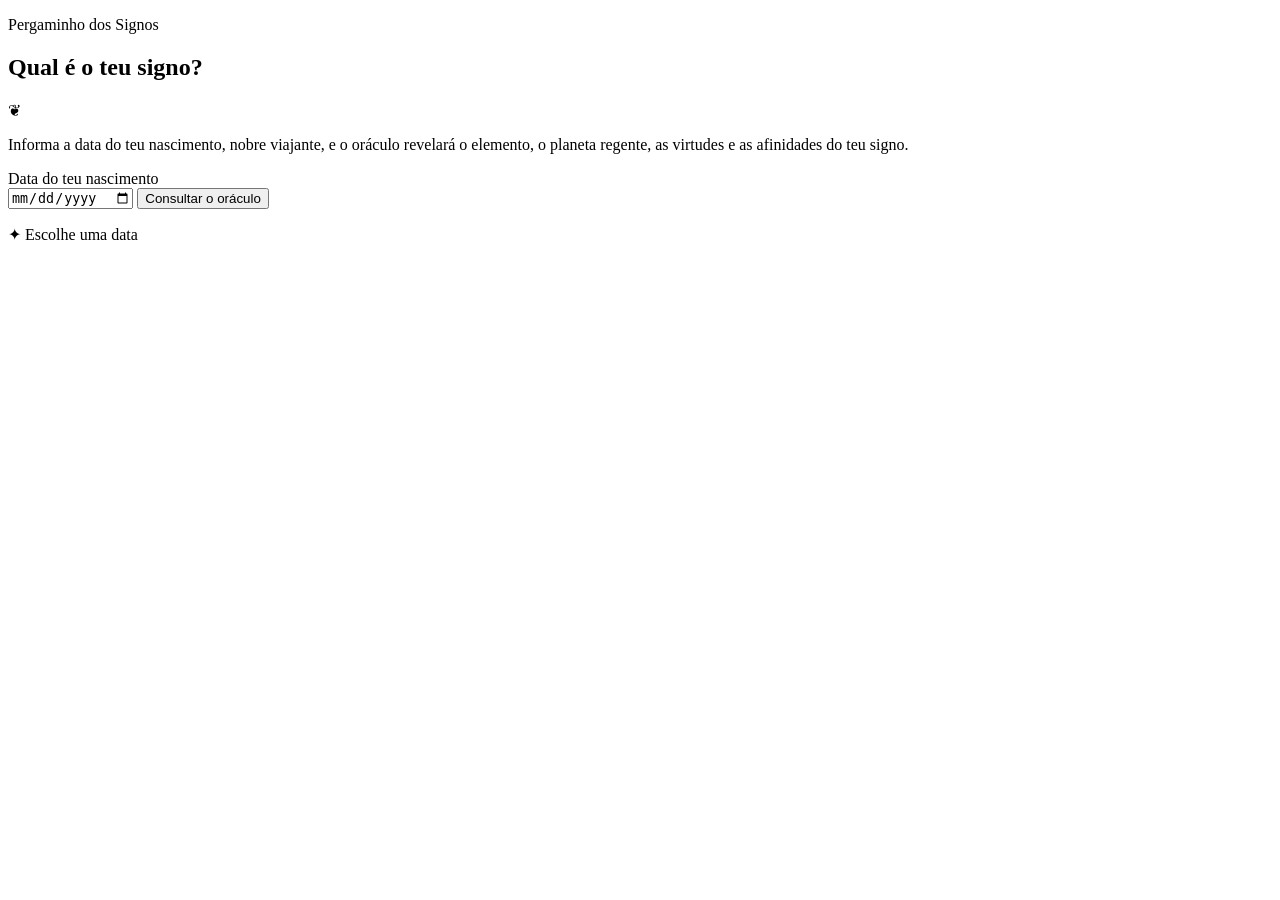
==== index.html @ f46c306a "Add files via upload" ====
<!DOCTYPE html>
<html lang="pt-BR">
<head>
  <meta charset="UTF-8">
  <meta name="viewport" content="width=device-width, initial-scale=1">
  <title>Descubra seu signo — Pergaminho dos Signos</title>
  <meta name="description" content="Informe sua data de nascimento e consulte o pergaminho: elemento, planeta regente, virtudes e afinidades do seu signo.">
  <link rel="icon" href="data:image/svg+xml,%3Csvg xmlns='http://www.w3.org/2000/svg' viewBox='0 0 64 64'%3E%3Ccircle cx='32' cy='32' r='30' fill='%237a1f1f' stroke='%23b8862b' stroke-width='4'/%3E%3Cpath d='M32 12l5 15 15 1-12 9 4 15-12-9-12 9 4-15-12-9 15-1z' fill='%23e8c77a'/%3E%3C/svg%3E">
  <link rel="preconnect" href="https://fonts.googleapis.com">
  <link rel="preconnect" href="https://fonts.gstatic.com" crossorigin>
  <link href="https://fonts.googleapis.com/css2?family=Cinzel+Decorative:wght@700&family=Cinzel:wght@500;700&family=IM+Fell+English:ital@0;1&family=UnifrakturCook:wght@700&display=swap" rel="stylesheet">
  <link rel="stylesheet" href="css/style.css">
</head>
<body class="home">
  <main class="home-layout">
    <section class="intro pergaminho">
      <p class="selo-topo">Pergaminho dos Signos</p>
      <h1>Qual é o teu signo?</h1>
      <p class="divisor" aria-hidden="true"><span>&#10086;</span></p>
      <p class="lead">Informa a data do teu nascimento, nobre viajante, e o oráculo revelará o elemento, o planeta regente, as virtudes e as afinidades do teu signo.</p>

      <form id="form-signo" novalidate>
        <label for="data">Data do teu nascimento</label>
        <div class="form-row">
          <input type="date" id="data" name="data" min="1900-01-01" required aria-describedby="erro">
          <button type="submit" class="btn">Consultar o oráculo</button>
        </div>
        <p id="erro" class="erro" role="alert" aria-live="polite"></p>
      </form>
    </section>

    <section class="roda-area" aria-label="Roda dos doze signos">
      <div class="roda" id="roda">
        <div class="roda-anel" id="roda-anel"></div>
        <div class="roda-centro" aria-live="polite">
          <span class="roda-centro-simbolo" id="centro-simbolo">&#10022;</span>
          <span class="roda-centro-nome" id="centro-nome">Escolhe uma data</span>
        </div>
      </div>
    </section>
  </main>

  <script src="data/signos.js"></script>
  <script src="js/zodiaco.js"></script>
  <script src="js/index.js"></script>
</body>
</html>
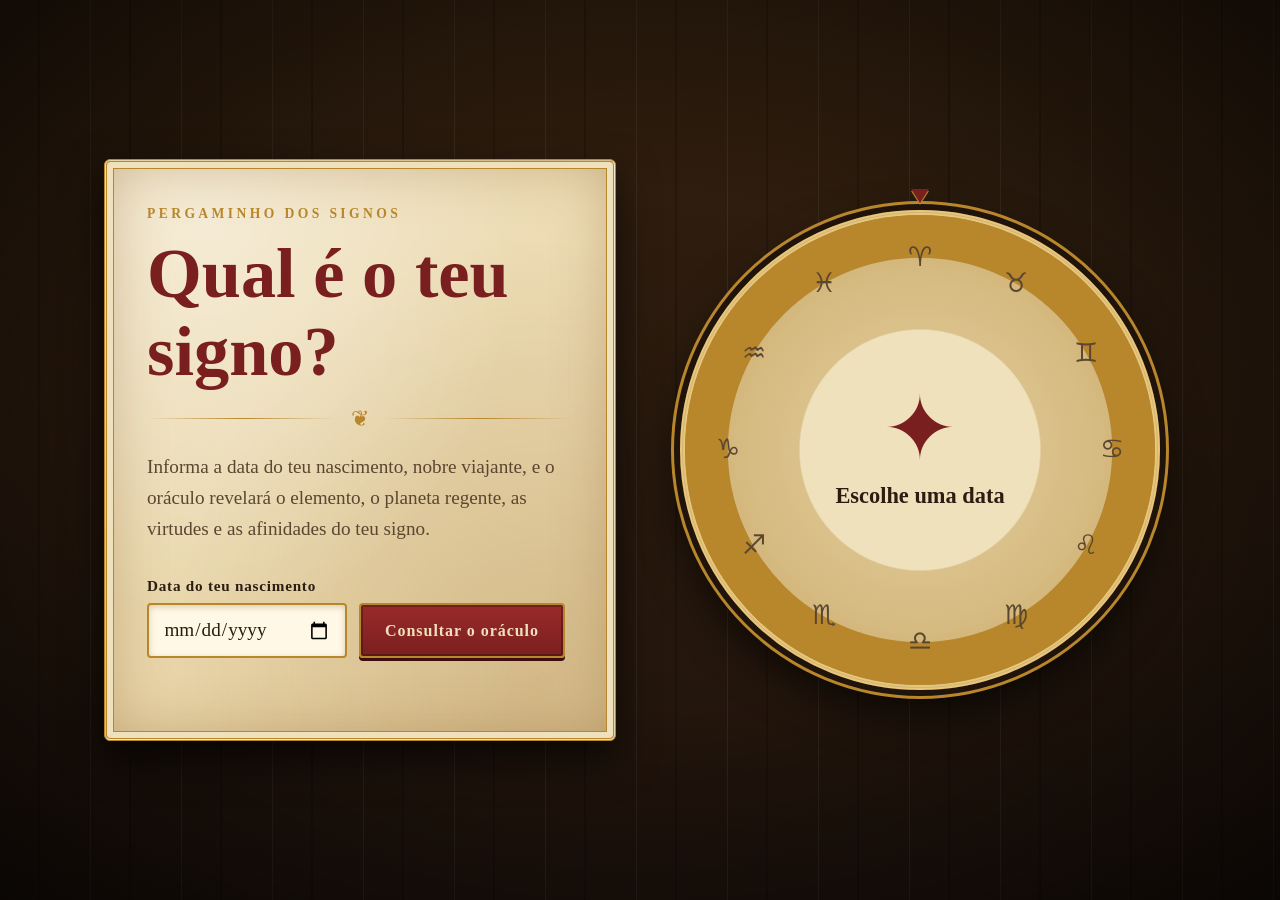
==== commit 3adbc77a: "Add files via upload" ====
--- a/index.html
+++ b/index.html
@@ -9,7 +9,297 @@
   <link rel="preconnect" href="https://fonts.googleapis.com">
   <link rel="preconnect" href="https://fonts.gstatic.com" crossorigin>
   <link href="https://fonts.googleapis.com/css2?family=Cinzel+Decorative:wght@700&family=Cinzel:wght@500;700&family=IM+Fell+English:ital@0;1&family=UnifrakturCook:wght@700&display=swap" rel="stylesheet">
-  <link rel="stylesheet" href="css/style.css">
+  <style>
+/* ===== Tokens — estilo medieval: pergaminho, tinta, ouro e carmim ===== */
+:root {
+  --wood: #1f130c;
+  --wood-2: #33200f;
+  --parchment: #f0e1bd;
+  --parchment-2: #e4cf9f;
+  --ink: #2b1d12;
+  --ink-soft: #5b4630;
+  --blood: #7a1f1f;
+  --gold: #b8862b;
+  --gold-light: #e8c77a;
+  --accent: var(--gold);   /* a página de resultado troca pela cor do signo */
+  --danger: #8f1414;
+
+  --font-title: "UnifrakturCook", "Cinzel Decorative", Georgia, serif;
+  --font-display: "Cinzel", "Cinzel Decorative", Georgia, "Times New Roman", serif;
+  --font-body: "IM Fell English", Georgia, "Times New Roman", serif;
+}
+
+*, *::before, *::after { box-sizing: border-box; }
+
+html { color-scheme: light; background: var(--wood); }
+
+body {
+  margin: 0;
+  min-height: 100vh;
+  font-family: var(--font-body);
+  font-size: 1.2rem;
+  line-height: 1.6;
+  color: var(--ink);
+  /* madeira escura com leve veio e vinheta, como a mesa de um escriba */
+  background:
+    radial-gradient(ellipse at center, transparent 40%, #000a 100%),
+    repeating-linear-gradient(90deg, #0000 0 38px, #0003 38px 40px, #0000 40px 90px, #fff1 90px 91px),
+    linear-gradient(180deg, var(--wood-2), var(--wood));
+  background-attachment: fixed;
+}
+
+a { color: var(--blood); text-underline-offset: 3px; }
+a:hover { color: var(--ink); }
+
+:focus-visible { outline: 3px solid var(--blood); outline-offset: 3px; }
+
+h1, h2 { margin: 0; font-weight: 700; line-height: 1.1; color: var(--blood); }
+h1 { font-family: var(--font-title); }
+h2 { font-family: var(--font-display); font-size: 1.35rem; letter-spacing: .04em; margin-bottom: 0.9rem; }
+
+/* ===== Pergaminho (painel principal) ===== */
+.pergaminho {
+  position: relative;
+  color: var(--ink);
+  background:
+    radial-gradient(ellipse at 20% 10%, #fff6 0, transparent 55%),
+    radial-gradient(ellipse at 85% 90%, #8a5a1f33 0, transparent 60%),
+    linear-gradient(160deg, var(--parchment), var(--parchment-2));
+  border: 3px double var(--gold);
+  border-radius: 6px;
+  box-shadow:
+    inset 0 0 0 6px var(--parchment),
+    inset 0 0 0 7px var(--gold),
+    inset 0 0 60px #7a4c1a55,
+    0 18px 40px #000a;
+}
+
+.divisor { display: flex; align-items: center; gap: 1rem; margin: 1.1rem 0 1.4rem; color: var(--gold); }
+.divisor::before, .divisor::after { content: ""; flex: 1; height: 1px; background: linear-gradient(90deg, transparent, var(--gold), transparent); }
+.divisor span { font-size: 1.4rem; line-height: 1; }
+
+/* ===== Botões ===== */
+.btn {
+  display: inline-block;
+  font: 700 1rem var(--font-display);
+  letter-spacing: .06em;
+  color: var(--parchment);
+  background: linear-gradient(180deg, #9a2a2a, var(--blood));
+  border: 2px solid var(--gold);
+  border-radius: 4px;
+  box-shadow: inset 0 0 0 2px #0004, 0 3px 0 #3d0d0d;
+  padding: 0.75rem 1.5rem;
+  cursor: pointer;
+  text-decoration: none;
+  transition: transform .15s, box-shadow .15s, filter .2s;
+}
+.btn:hover { color: var(--gold-light); filter: brightness(1.12); }
+.btn:active { transform: translateY(2px); box-shadow: inset 0 0 0 2px #0004, 0 1px 0 #3d0d0d; }
+.btn-secundario { margin-top: 2.5rem; }
+
+/* ===== Página inicial ===== */
+.home-layout {
+  max-width: 1120px;
+  margin: 0 auto;
+  padding: 3rem 1.5rem;
+  min-height: 100vh;
+  display: grid;
+  grid-template-columns: minmax(0, 1fr) minmax(0, 1fr);
+  align-items: center;
+  gap: 3rem;
+}
+
+.intro { padding: 2.75rem 2.5rem; }
+.selo-topo { margin: 0 0 0.8rem; font: 700 0.85rem var(--font-display); letter-spacing: .25em; text-transform: uppercase; color: var(--gold); }
+.intro h1 { font-size: clamp(2.8rem, 6vw, 4.4rem); }
+.lead { color: var(--ink-soft); margin: 0 0 2rem; }
+
+form label { display: block; font: 700 0.95rem var(--font-display); letter-spacing: .05em; margin-bottom: 0.5rem; }
+.form-row { display: flex; flex-wrap: wrap; gap: 0.75rem; }
+
+input[type="date"] {
+  font: inherit;
+  color: var(--ink);
+  background: #fff8e6;
+  border: 2px solid var(--gold);
+  border-radius: 4px;
+  box-shadow: inset 0 2px 6px #7a4c1a44;
+  padding: 0.6rem 0.9rem;
+  min-width: 12.5rem;
+  color-scheme: light;
+}
+input[type="date"]:focus { border-color: var(--blood); }
+input[aria-invalid="true"] { border-color: var(--danger); }
+
+.erro { min-height: 1.6rem; margin: 0.6rem 0 0; color: var(--danger); font-style: italic; font-size: 1rem; }
+
+/* ===== Roda dos signos (astrolábio) ===== */
+.roda-area { display: grid; place-items: center; }
+
+.roda {
+  --size: min(88vw, 480px);
+  --r: calc(var(--size) * 0.40);
+  --rot: 0deg;
+  position: relative;
+  width: var(--size);
+  height: var(--size);
+  border-radius: 50%;
+  background:
+    radial-gradient(circle, var(--parchment) 0 36%, transparent 36.5%),
+    radial-gradient(circle, var(--parchment-2), #c9a866);
+  border: 5px double var(--gold-light);
+  box-shadow: 0 0 0 6px var(--wood), 0 0 0 9px var(--gold), 0 20px 45px #000b, inset 0 0 40px #5a3a1488;
+}
+
+.roda-anel {
+  position: absolute;
+  inset: 0;
+  border-radius: 50%;
+  /* aro de latão que separa o anel dos símbolos do centro */
+  box-shadow: inset 0 0 0 calc(var(--size) * 0.085) transparent,
+              inset 0 0 0 calc(var(--size) * 0.085 + 2px) var(--gold);
+  transform: rotate(var(--rot));
+  transition: transform 1.1s cubic-bezier(.3, .7, .2, 1);
+}
+
+.glifo {
+  position: absolute;
+  top: 50%; left: 50%;
+  width: 3rem; height: 3rem;
+  margin: -1.5rem 0 0 -1.5rem;
+  transform: rotate(var(--a)) translateY(calc(-1 * var(--r)));
+}
+.glifo span {
+  display: grid;
+  place-items: center;
+  width: 100%; height: 100%;
+  font-size: 1.7rem;
+  color: var(--ink-soft);
+  transform: rotate(calc(-1 * (var(--a) + var(--rot))));
+  transition: transform 1.1s cubic-bezier(.3, .7, .2, 1), color .4s, font-size .4s;
+}
+.glifo.ativo span { color: var(--blood); font-size: 2.4rem; }
+
+/* marca fixa no topo indicando o signo escolhido */
+.roda::before {
+  content: "";
+  position: absolute;
+  top: -1.6rem; left: 50%;
+  width: 0; height: 0;
+  margin-left: -9px;
+  border: 9px solid transparent;
+  border-top: 14px solid var(--blood);
+  filter: drop-shadow(0 2px 0 var(--gold));
+  z-index: 2;
+}
+
+.roda-centro {
+  position: absolute;
+  inset: 0;
+  display: flex;
+  flex-direction: column;
+  align-items: center;
+  justify-content: center;
+  text-align: center;
+  gap: 0.3rem;
+  pointer-events: none;
+}
+.roda-centro-simbolo { font-size: clamp(3.5rem, 12vw, 5.5rem); line-height: 1; color: var(--blood); }
+.roda-centro-nome { font-family: var(--font-display); font-weight: 700; font-size: clamp(1rem, 3vw, 1.4rem); color: var(--ink); }
+
+/* ===== Página de resultado ===== */
+.resultado-layout { max-width: 800px; margin: 2rem auto 4rem; padding: 2rem 2.25rem 3rem; }
+.voltar-topo { margin: 0 0 2rem; }
+
+.estado { color: var(--ink-soft); font-style: italic; }
+.estado.erro-estado { color: var(--danger); }
+
+.signo-cabecalho { display: flex; align-items: center; gap: 1.75rem; }
+/* medalhão escuro: a cor do signo brilha sobre ele com bom contraste */
+.signo-simbolo {
+  display: grid; place-items: center;
+  width: clamp(6rem, 20vw, 8.5rem);
+  aspect-ratio: 1;
+  font-size: clamp(3.6rem, 12vw, 5.5rem);
+  line-height: 1;
+  color: var(--accent);
+  background: radial-gradient(circle, #3a2414, var(--wood));
+  border: 4px double var(--gold-light);
+  border-radius: 50%;
+  box-shadow: 0 0 0 3px var(--blood), 0 6px 14px #0006, inset 0 0 18px #000a;
+  text-shadow: 0 0 14px color-mix(in srgb, var(--accent) 60%, transparent);
+  flex-shrink: 0;
+}
+.signo-cabecalho h1 { font-size: clamp(2.8rem, 8vw, 4.5rem); }
+.signo-nascimento { margin: 0 0 0.3rem; color: var(--ink-soft); font-style: italic; font-size: 1rem; }
+.signo-periodo { margin: 0.5rem 0 0; color: var(--ink-soft); font-weight: 700; }
+
+.signo-descricao { font-size: 1.3rem; line-height: 1.65; margin: 0 0 2.25rem; }
+/* capitular, como nos manuscritos iluminados */
+.signo-descricao::first-letter {
+  font-family: var(--font-title);
+  float: left;
+  font-size: 3.6em;
+  line-height: .85;
+  padding: .06em .1em 0 0;
+  color: var(--blood);
+}
+
+.fatos {
+  margin: 0 0 2.75rem;
+  display: grid;
+  grid-template-columns: repeat(auto-fit, minmax(190px, 1fr));
+  border-top: 2px solid var(--gold);
+}
+.fatos > div { padding: 0.9rem 1rem 0.9rem 0; border-bottom: 1px solid #b8862b88; }
+.fatos dt { color: var(--ink-soft); font: 700 0.8rem var(--font-display); letter-spacing: .1em; text-transform: uppercase; }
+.fatos dd { margin: 0.15rem 0 0; font-weight: 700; font-size: 1.15rem; display: flex; align-items: center; gap: 0.5rem; }
+.amostra { width: 1.1rem; height: 1.1rem; border-radius: 50%; background: var(--accent); border: 2px solid var(--ink); box-shadow: 0 0 0 1px var(--gold); }
+
+.duas-colunas { display: grid; grid-template-columns: repeat(auto-fit, minmax(240px, 1fr)); gap: 2.5rem; margin-bottom: 2.75rem; }
+
+.lista { list-style: none; margin: 0; padding: 0; }
+.lista li { padding: 0.3rem 0 0.3rem 1.6rem; position: relative; }
+/* losango dourado no lugar do marcador */
+.lista li::before {
+  content: "";
+  position: absolute; left: 0.2rem; top: 0.9rem;
+  width: 0.5rem; height: 0.5rem;
+  background: var(--gold);
+  border: 1px solid var(--ink);
+  transform: rotate(45deg);
+}
+
+.tags { list-style: none; margin: 0; padding: 0; display: flex; flex-wrap: wrap; gap: 0.6rem; }
+.tags li {
+  font-family: var(--font-display);
+  font-weight: 700;
+  font-size: 0.95rem;
+  color: var(--blood);
+  background: #fff8e6;
+  border: 2px solid var(--gold);
+  border-radius: 4px 14px 4px 14px;
+  padding: 0.25rem 1rem;
+}
+
+/* ===== Responsivo ===== */
+@media (max-width: 820px) {
+  .home-layout { grid-template-columns: 1fr; padding-top: 2.5rem; gap: 2.5rem; min-height: auto; }
+  .intro { padding: 2rem 1.5rem; }
+  .roda-area { order: -1; }
+  .roda { --size: min(80vw, 340px); }
+  .glifo { width: 2.2rem; height: 2.2rem; margin: -1.1rem 0 0 -1.1rem; }
+  .glifo span { font-size: 1.25rem; }
+  .glifo.ativo span { font-size: 1.8rem; }
+  .resultado-layout { margin: 1rem; padding: 1.5rem 1.25rem 2.5rem; }
+  .signo-cabecalho { flex-direction: column; align-items: flex-start; gap: 1rem; }
+}
+
+@media (prefers-reduced-motion: reduce) {
+  * { transition: none !important; }
+}
+
+</style>
 </head>
 <body class="home">
   <main class="home-layout">
@@ -40,8 +330,342 @@
     </section>
   </main>
 
-  <script src="data/signos.js"></script>
-  <script src="js/zodiaco.js"></script>
-  <script src="js/index.js"></script>
+  <script>
+// Gerado por database/init_db.py — não edite à mão.
+window.SIGNOS_DADOS = [
+  {
+    "id": 1,
+    "nome": "Áries",
+    "simbolo": "♈",
+    "inicio_md": 321,
+    "fim_md": 419,
+    "periodo": "21 de março a 19 de abril",
+    "elemento": "Fogo",
+    "modalidade": "Cardinal",
+    "regente": "Marte",
+    "cor": "Vermelho",
+    "cor_hex": "#E5594F",
+    "pedra": "Diamante",
+    "dia_semana": "Terça-feira",
+    "numeros": "1, 9, 17",
+    "compatibilidade": "Leão, Sagitário, Gêmeos",
+    "descricao": "O primeiro signo do zodíaco é movido por iniciativa e coragem. Arianos gostam de começar coisas novas, enfrentar desafios de frente e liderar pelo exemplo.",
+    "qualidades": "Coragem, determinação, entusiasmo, honestidade",
+    "desafios": "Impaciência, impulsividade, dificuldade em ouvir"
+  },
+  {
+    "id": 2,
+    "nome": "Touro",
+    "simbolo": "♉",
+    "inicio_md": 420,
+    "fim_md": 520,
+    "periodo": "20 de abril a 20 de maio",
+    "elemento": "Terra",
+    "modalidade": "Fixo",
+    "regente": "Vênus",
+    "cor": "Verde",
+    "cor_hex": "#6FA86B",
+    "pedra": "Esmeralda",
+    "dia_semana": "Sexta-feira",
+    "numeros": "2, 6, 15",
+    "compatibilidade": "Virgem, Capricórnio, Câncer",
+    "descricao": "Taurinos valorizam estabilidade, conforto e prazeres simples. São persistentes, leais e constroem a vida com paciência, um passo de cada vez.",
+    "qualidades": "Lealdade, paciência, praticidade, sensualidade",
+    "desafios": "Teimosia, apego excessivo, resistência a mudanças"
+  },
+  {
+    "id": 3,
+    "nome": "Gêmeos",
+    "simbolo": "♊",
+    "inicio_md": 521,
+    "fim_md": 620,
+    "periodo": "21 de maio a 20 de junho",
+    "elemento": "Ar",
+    "modalidade": "Mutável",
+    "regente": "Mercúrio",
+    "cor": "Amarelo",
+    "cor_hex": "#E3C94F",
+    "pedra": "Ágata",
+    "dia_semana": "Quarta-feira",
+    "numeros": "3, 5, 14",
+    "compatibilidade": "Libra, Aquário, Áries",
+    "descricao": "Curiosos e comunicativos, geminianos vivem de ideias, conversas e novidades. Adaptam-se com facilidade e transitam bem entre grupos diferentes.",
+    "qualidades": "Curiosidade, adaptabilidade, bom humor, comunicação",
+    "desafios": "Dispersão, inconstância, ansiedade"
+  },
+  {
+    "id": 4,
+    "nome": "Câncer",
+    "simbolo": "♋",
+    "inicio_md": 621,
+    "fim_md": 722,
+    "periodo": "21 de junho a 22 de julho",
+    "elemento": "Água",
+    "modalidade": "Cardinal",
+    "regente": "Lua",
+    "cor": "Prata",
+    "cor_hex": "#B8C4D6",
+    "pedra": "Pérola",
+    "dia_semana": "Segunda-feira",
+    "numeros": "2, 7, 11",
+    "compatibilidade": "Escorpião, Peixes, Touro",
+    "descricao": "Cancerianos têm forte ligação com a família, a casa e as memórias. São protetores, intuitivos e percebem o que os outros sentem antes de qualquer palavra.",
+    "qualidades": "Empatia, cuidado, intuição, memória afetiva",
+    "desafios": "Sensibilidade excessiva, apego ao passado, tendência a se retrair"
+  },
+  {
+    "id": 5,
+    "nome": "Leão",
+    "simbolo": "♌",
+    "inicio_md": 723,
+    "fim_md": 822,
+    "periodo": "23 de julho a 22 de agosto",
+    "elemento": "Fogo",
+    "modalidade": "Fixo",
+    "regente": "Sol",
+    "cor": "Dourado",
+    "cor_hex": "#E8A33D",
+    "pedra": "Rubi",
+    "dia_semana": "Domingo",
+    "numeros": "1, 4, 19",
+    "compatibilidade": "Áries, Sagitário, Libra",
+    "descricao": "Leoninos têm presença marcante e gostam de brilhar. São generosos, criativos e protegem quem amam com uma lealdade quase teatral.",
+    "qualidades": "Generosidade, carisma, criatividade, confiança",
+    "desafios": "Vaidade, orgulho, necessidade de reconhecimento"
+  },
+  {
+    "id": 6,
+    "nome": "Virgem",
+    "simbolo": "♍",
+    "inicio_md": 823,
+    "fim_md": 922,
+    "periodo": "23 de agosto a 22 de setembro",
+    "elemento": "Terra",
+    "modalidade": "Mutável",
+    "regente": "Mercúrio",
+    "cor": "Verde-oliva",
+    "cor_hex": "#9AA56A",
+    "pedra": "Safira",
+    "dia_semana": "Quarta-feira",
+    "numeros": "5, 14, 23",
+    "compatibilidade": "Touro, Capricórnio, Câncer",
+    "descricao": "Virginianos observam os detalhes e gostam de tornar as coisas melhores. São organizados, analíticos e mostram afeto ajudando de forma concreta.",
+    "qualidades": "Organização, senso crítico, dedicação, prestatividade",
+    "desafios": "Perfeccionismo, autocrítica, preocupação em excesso"
+  },
+  {
+    "id": 7,
+    "nome": "Libra",
+    "simbolo": "♎",
+    "inicio_md": 923,
+    "fim_md": 1022,
+    "periodo": "23 de setembro a 22 de outubro",
+    "elemento": "Ar",
+    "modalidade": "Cardinal",
+    "regente": "Vênus",
+    "cor": "Rosa",
+    "cor_hex": "#D98CA8",
+    "pedra": "Opala",
+    "dia_semana": "Sexta-feira",
+    "numeros": "6, 15, 24",
+    "compatibilidade": "Gêmeos, Aquário, Leão",
+    "descricao": "Librianos buscam equilíbrio, beleza e justiça. Gostam de conviver, sabem mediar conflitos e dão importância à harmonia nas relações.",
+    "qualidades": "Diplomacia, senso estético, justiça, sociabilidade",
+    "desafios": "Indecisão, evitar conflitos, dependência da aprovação alheia"
+  },
+  {
+    "id": 8,
+    "nome": "Escorpião",
+    "simbolo": "♏",
+    "inicio_md": 1023,
+    "fim_md": 1121,
+    "periodo": "23 de outubro a 21 de novembro",
+    "elemento": "Água",
+    "modalidade": "Fixo",
+    "regente": "Plutão e Marte",
+    "cor": "Vinho",
+    "cor_hex": "#C2425F",
+    "pedra": "Topázio",
+    "dia_semana": "Terça-feira",
+    "numeros": "8, 11, 18",
+    "compatibilidade": "Câncer, Peixes, Virgem",
+    "descricao": "Escorpianos vivem as emoções com intensidade e vão fundo em tudo o que fazem. São reservados, estratégicos e muito fiéis a quem conquista sua confiança.",
+    "qualidades": "Intensidade, foco, lealdade, resiliência",
+    "desafios": "Ciúme, desconfiança, dificuldade em perdoar"
+  },
+  {
+    "id": 9,
+    "nome": "Sagitário",
+    "simbolo": "♐",
+    "inicio_md": 1122,
+    "fim_md": 1221,
+    "periodo": "22 de novembro a 21 de dezembro",
+    "elemento": "Fogo",
+    "modalidade": "Mutável",
+    "regente": "Júpiter",
+    "cor": "Roxo",
+    "cor_hex": "#9C7BD6",
+    "pedra": "Turquesa",
+    "dia_semana": "Quinta-feira",
+    "numeros": "3, 7, 9",
+    "compatibilidade": "Áries, Leão, Aquário",
+    "descricao": "Sagitarianos são exploradores de espírito. Amam viajar, aprender e discutir ideias grandes, e encaram a vida com otimismo e franqueza.",
+    "qualidades": "Otimismo, liberdade, sinceridade, sede de aprender",
+    "desafios": "Falta de tato, inquietação, dificuldade com compromissos"
+  },
+  {
+    "id": 10,
+    "nome": "Capricórnio",
+    "simbolo": "♑",
+    "inicio_md": 1222,
+    "fim_md": 119,
+    "periodo": "22 de dezembro a 19 de janeiro",
+    "elemento": "Terra",
+    "modalidade": "Cardinal",
+    "regente": "Saturno",
+    "cor": "Marrom",
+    "cor_hex": "#A68A6A",
+    "pedra": "Granada",
+    "dia_semana": "Sábado",
+    "numeros": "4, 8, 13",
+    "compatibilidade": "Touro, Virgem, Escorpião",
+    "descricao": "Capricornianos trabalham com disciplina para alcançar metas de longo prazo. São responsáveis, ambiciosos e têm um humor seco que surpreende.",
+    "qualidades": "Disciplina, responsabilidade, ambição, resistência",
+    "desafios": "Rigidez, pessimismo, dificuldade em relaxar"
+  },
+  {
+    "id": 11,
+    "nome": "Aquário",
+    "simbolo": "♒",
+    "inicio_md": 120,
+    "fim_md": 218,
+    "periodo": "20 de janeiro a 18 de fevereiro",
+    "elemento": "Ar",
+    "modalidade": "Fixo",
+    "regente": "Urano e Saturno",
+    "cor": "Azul-elétrico",
+    "cor_hex": "#4FA3E3",
+    "pedra": "Ametista",
+    "dia_semana": "Sábado",
+    "numeros": "4, 7, 11",
+    "compatibilidade": "Gêmeos, Libra, Sagitário",
+    "descricao": "Aquarianos pensam à frente do seu tempo. São independentes, originais e se importam com causas coletivas, mesmo quando parecem distantes.",
+    "qualidades": "Originalidade, independência, visão de futuro, humanitarismo",
+    "desafios": "Distanciamento emocional, teimosia nas ideias, rebeldia por impulso"
+  },
+  {
+    "id": 12,
+    "nome": "Peixes",
+    "simbolo": "♓",
+    "inicio_md": 219,
+    "fim_md": 320,
+    "periodo": "19 de fevereiro a 20 de março",
+    "elemento": "Água",
+    "modalidade": "Mutável",
+    "regente": "Netuno e Júpiter",
+    "cor": "Verde-água",
+    "cor_hex": "#5FB8B0",
+    "pedra": "Água-marinha",
+    "dia_semana": "Quinta-feira",
+    "numeros": "3, 9, 12",
+    "compatibilidade": "Câncer, Escorpião, Capricórnio",
+    "descricao": "Piscianos são sonhadores, sensíveis e muito criativos. Absorvem o clima ao redor, têm compaixão natural e uma imaginação que raramente descansa.",
+    "qualidades": "Compaixão, imaginação, intuição, generosidade",
+    "desafios": "Fuga da realidade, indecisão, deixar-se influenciar"
+  }
+];
+
+/* Dados e busca dos signos (usado pelas duas páginas).
+   Os dados vêm de data/signos.js, gerado a partir do banco SQLite. */
+
+const TEXTO = "︎"; // força o símbolo em modo texto (não emoji)
+
+// Procura o signo de uma data "AAAA-MM-DD". Devolve o objeto do signo ou null.
+function buscarSigno(dataISO) {
+  const [, m, d] = dataISO.split("-").map(Number);
+  const md = m * 100 + d;
+  // Capricórnio atravessa o ano (inicio_md > fim_md), por isso o segundo ramo.
+  return window.SIGNOS_DADOS.find(s =>
+    s.inicio_md <= s.fim_md
+      ? md >= s.inicio_md && md <= s.fim_md
+      : md >= s.inicio_md || md <= s.fim_md
+  ) || null;
+}
+
+/* Página inicial: valida a data, gira a roda e redireciona para signo.html */
+
+const SIGNOS = window.SIGNOS_DADOS;
+
+const form   = document.getElementById("form-signo");
+const campo  = document.getElementById("data");
+const erro   = document.getElementById("erro");
+const roda   = document.getElementById("roda");
+const anel   = document.getElementById("roda-anel");
+const centroSimbolo = document.getElementById("centro-simbolo");
+const centroNome    = document.getElementById("centro-nome");
+
+// Data máxima = hoje (no fuso local)
+const hoje = new Date();
+const hojeISO = `${hoje.getFullYear()}-${String(hoje.getMonth() + 1).padStart(2, "0")}-${String(hoje.getDate()).padStart(2, "0")}`;
+campo.max = hojeISO;
+
+// Monta os 12 símbolos ao redor da roda
+SIGNOS.forEach((s, i) => {
+  const g = document.createElement("div");
+  g.className = "glifo";
+  g.style.setProperty("--a", `${i * 30}deg`);
+  g.title = s.nome;
+  const span = document.createElement("span");
+  span.textContent = s.simbolo + TEXTO;
+  g.appendChild(span);
+  anel.appendChild(g);
+});
+
+function indiceDoSigno(dataISO) {
+  return SIGNOS.indexOf(buscarSigno(dataISO));
+}
+
+function dataValida(valor) {
+  if (!/^\d{4}-\d{2}-\d{2}$/.test(valor)) return "Informa a data do teu nascimento.";
+  const [a, m, d] = valor.split("-").map(Number);
+  const dt = new Date(a, m - 1, d);
+  if (dt.getFullYear() !== a || dt.getMonth() !== m - 1 || dt.getDate() !== d) return "Essa data não existe. Confere o dia e o mês.";
+  if (a < 1900) return "Usa uma data a partir de 1900.";
+  if (valor > hojeISO) return "Ninguém nasce no futuro, nobre viajante.";
+  return "";
+}
+
+function mostrarErro(msg) {
+  erro.textContent = msg;
+  campo.setAttribute("aria-invalid", msg ? "true" : "false");
+}
+
+// Ao escolher a data, a roda gira até o signo correspondente
+campo.addEventListener("input", () => {
+  if (dataValida(campo.value)) return;
+  mostrarErro("");
+  const i = indiceDoSigno(campo.value);
+  roda.style.setProperty("--rot", `${-i * 30}deg`);
+  anel.style.setProperty("--rot", `${-i * 30}deg`);
+  anel.querySelectorAll(".glifo").forEach((g, idx) => {
+    g.classList.toggle("ativo", idx === i);
+    g.firstChild.style.setProperty("--rot", `${-i * 30}deg`);
+  });
+  centroSimbolo.textContent = SIGNOS[i].simbolo + TEXTO;
+  centroNome.textContent = SIGNOS[i].nome;
+});
+
+form.addEventListener("submit", (e) => {
+  e.preventDefault();
+  const msg = dataValida(campo.value);
+  if (msg) {
+    mostrarErro(msg);
+    campo.focus();
+    return;
+  }
+  window.location.href = `signo.html?data=${encodeURIComponent(campo.value)}`;
+});
+
+  </script>
 </body>
 </html>
